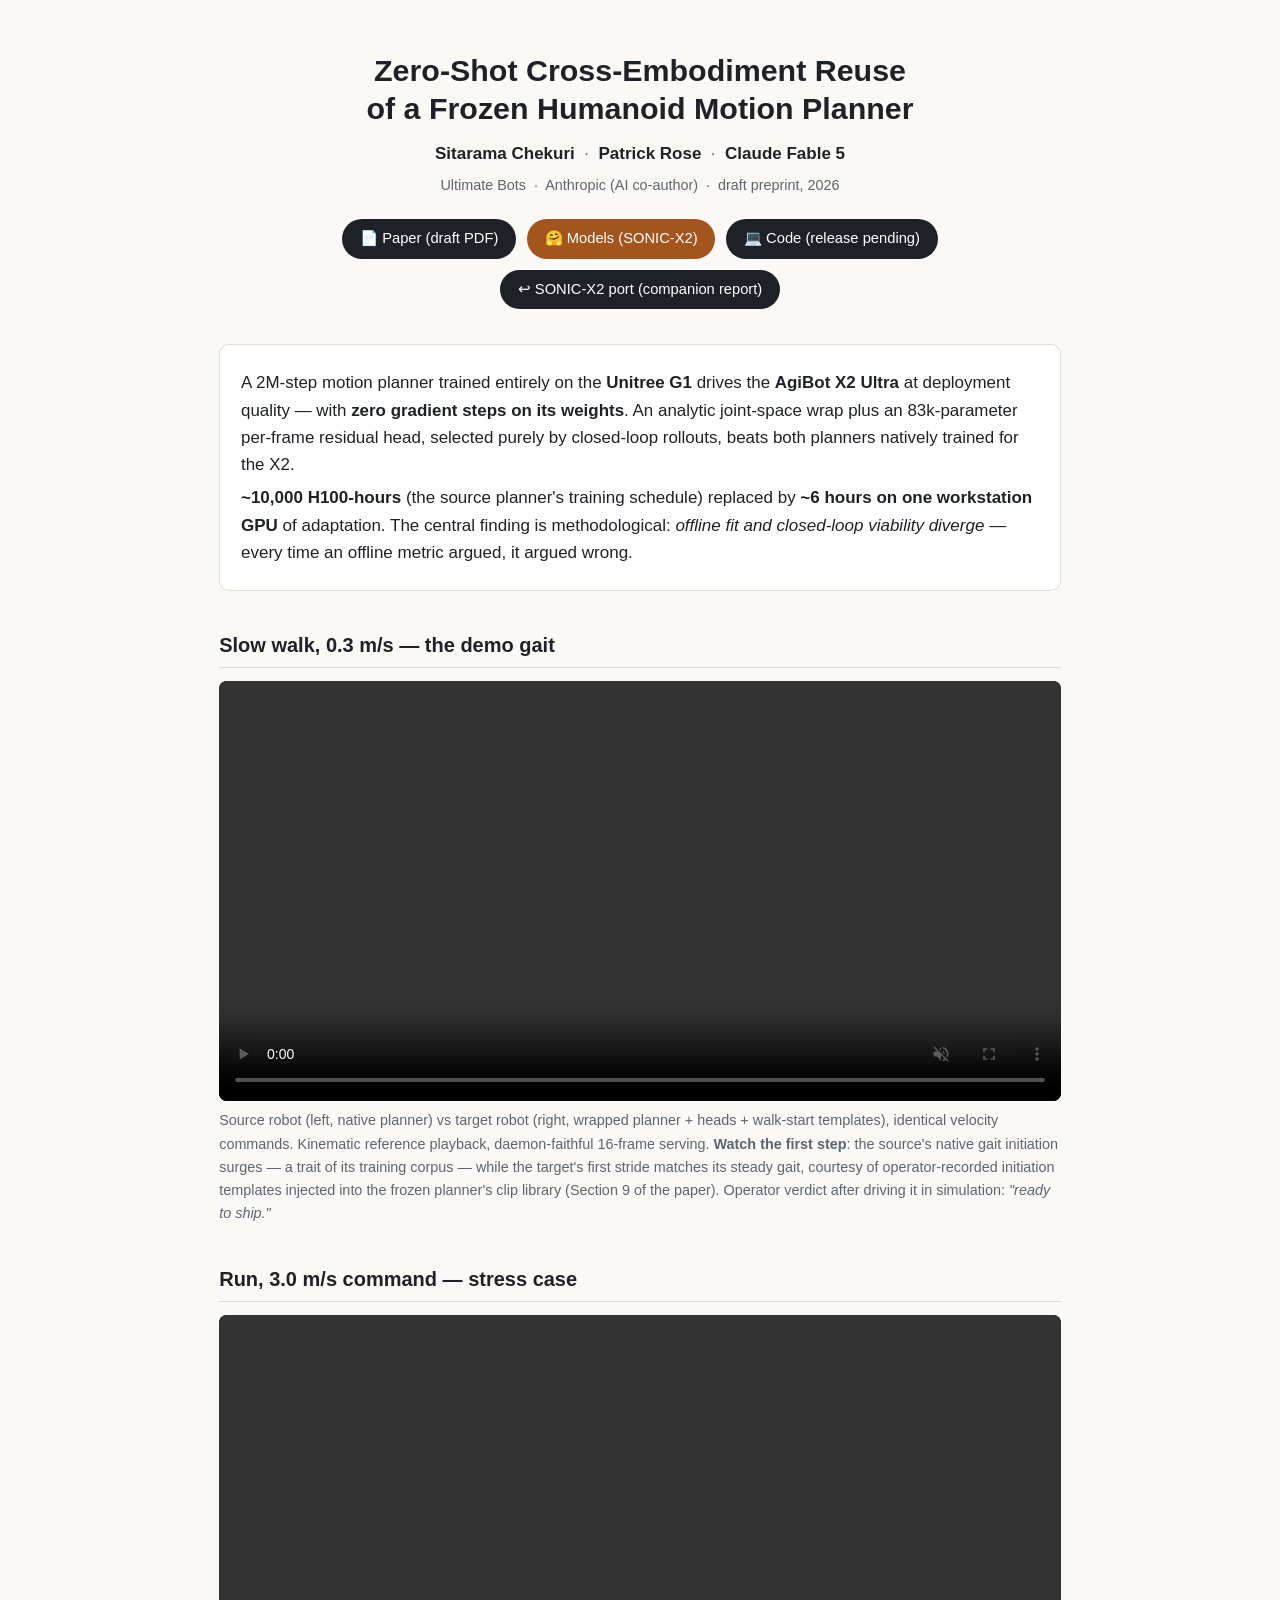
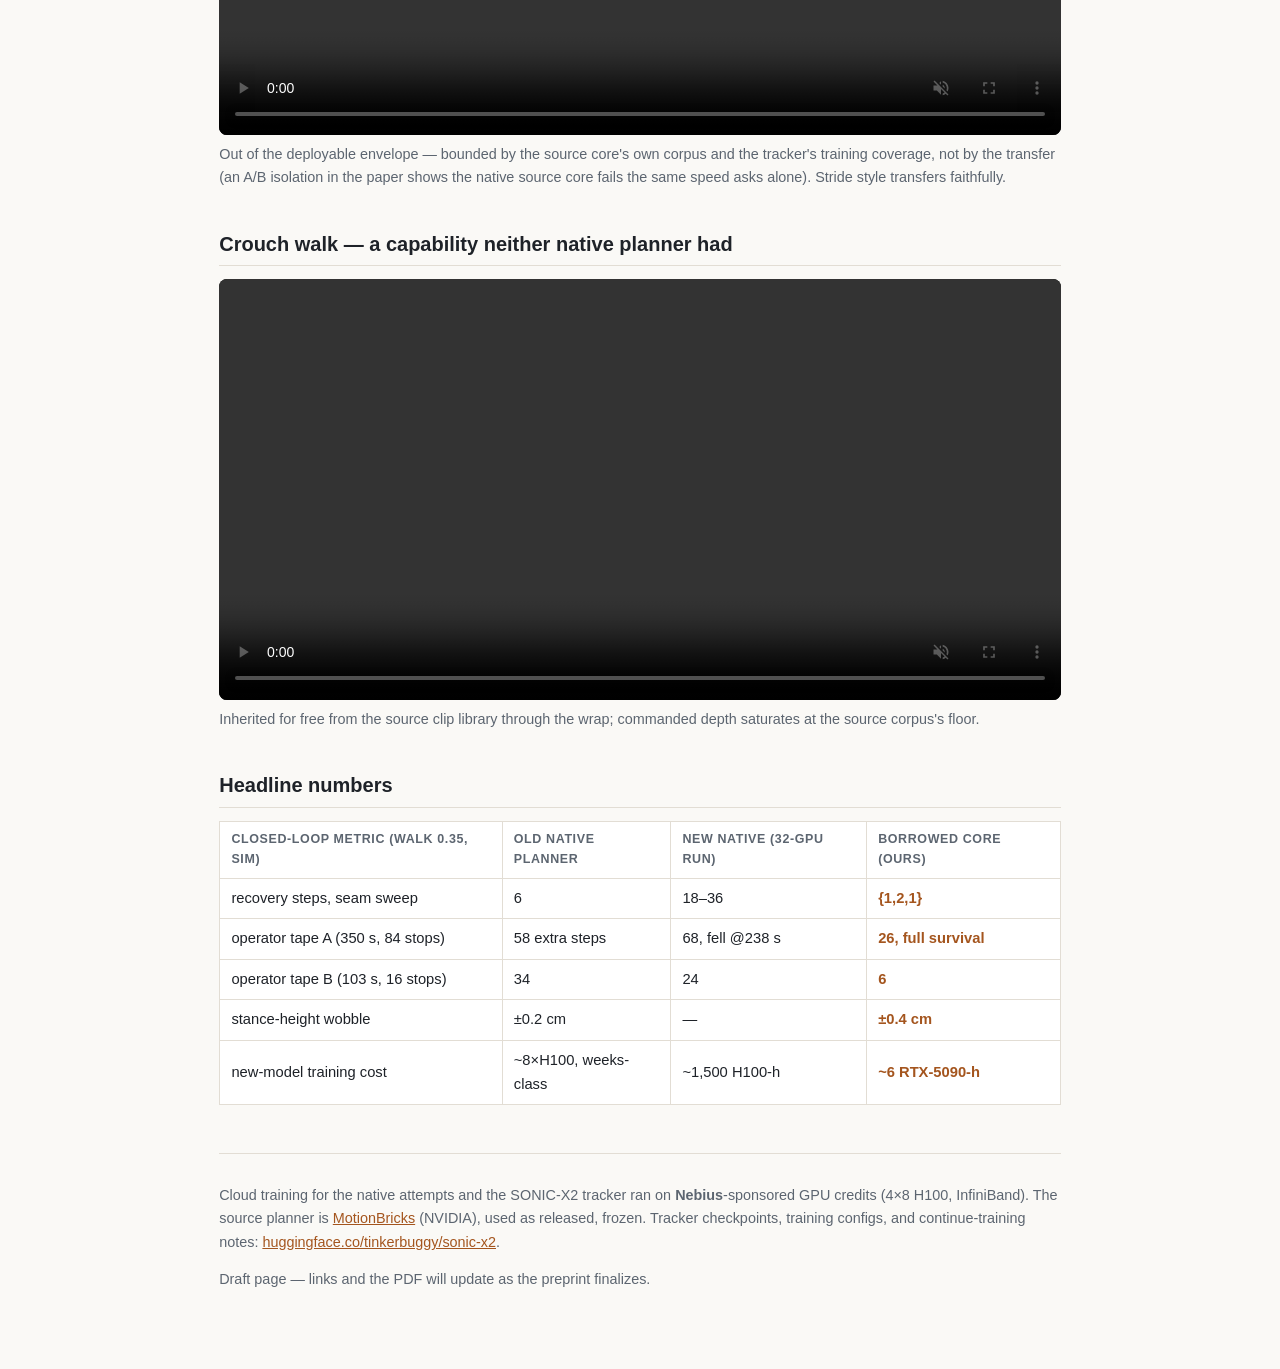
==== kplanner/index.html @ 14f1bca2 "add kplanner follow-up report page + hero banner cross-link Co-Authored-By: Claude Fable 5 <noreply@" ====
<!DOCTYPE html>
<html lang="en">
<head>
<meta charset="utf-8">
<meta name="viewport" content="width=device-width, initial-scale=1">
<title>Zero-Shot Cross-Embodiment Reuse of a Frozen Humanoid Motion Planner</title>
<style>
  :root{--ink:#1e2228;--muted:#5c6570;--accent:#a4551e;--line:#e2ddd4;--bg:#faf9f6;--card:#ffffff}
  *{box-sizing:border-box}
  body{margin:0;background:var(--bg);color:var(--ink);font:17px/1.6 -apple-system,BlinkMacSystemFont,"Segoe UI",Roboto,Helvetica,Arial,sans-serif}
  main{max-width:880px;margin:0 auto;padding:3rem 1.2rem 4rem}
  h1{font-size:1.9rem;line-height:1.25;text-align:center;margin:.2rem 0 .8rem;text-wrap:balance}
  .authors{text-align:center;color:var(--muted);margin-bottom:.4rem}
  .authors b{color:var(--ink);font-weight:600}
  .affil{text-align:center;color:var(--muted);font-size:.9rem;margin-bottom:1.4rem}
  .btns{display:flex;justify-content:center;gap:.7rem;flex-wrap:wrap;margin-bottom:2.2rem}
  .btn{display:inline-block;padding:.5rem 1.1rem;border-radius:999px;background:var(--ink);color:#fff;text-decoration:none;font-size:.92rem}
  .btn.alt{background:var(--accent)}
  .btn:hover{opacity:.85}
  .tagline{background:var(--card);border:1px solid var(--line);border-radius:10px;padding:1.1rem 1.3rem;margin-bottom:2rem}
  .tagline p{margin:.4rem 0}
  .big{font-size:1.06rem}
  h2{font-size:1.25rem;margin:2.4rem 0 .8rem;border-bottom:1px solid var(--line);padding-bottom:.35rem}
  video{width:100%;border-radius:8px;background:#000;display:block}
  .cap{color:var(--muted);font-size:.9rem;margin:.5rem 0 1.6rem}
  table{border-collapse:collapse;width:100%;font-size:.92rem;background:var(--card)}
  th,td{padding:.5rem .7rem;border:1px solid var(--line);text-align:left}
  th{color:var(--muted);font-size:.78rem;text-transform:uppercase;letter-spacing:.05em}
  td.win{color:var(--accent);font-weight:600}
  .foot{margin-top:3rem;color:var(--muted);font-size:.9rem;border-top:1px solid var(--line);padding-top:1rem}
  .foot a{color:var(--accent)}
  @media (prefers-color-scheme: dark){
    :root{--ink:#e8e6e1;--muted:#9aa3ae;--line:#33373e;--bg:#16181c;--card:#1f2228}
    .btn{background:#e8e6e1;color:#16181c}.btn.alt{background:var(--accent);color:#fff}
  }
</style>
</head>
<body>
<main>
  <h1>Zero-Shot Cross-Embodiment Reuse of a Frozen Humanoid Motion Planner</h1>
  <div class="authors"><b>Sitarama Chekuri</b> &nbsp;·&nbsp; <b>Patrick Rose</b> &nbsp;·&nbsp; <b>Claude Fable 5</b></div>
  <div class="affil">Ultimate Bots &nbsp;·&nbsp; Anthropic (AI co-author) &nbsp;·&nbsp; draft preprint, 2026</div>

  <div class="btns">
    <a class="btn" href="static/pdfs/paper.pdf">📄 Paper (draft PDF)</a>
    <a class="btn alt" href="https://huggingface.co/tinkerbuggy/sonic-x2">🤗 Models (SONIC-X2)</a>
    <a class="btn" href="https://github.com/meetsitaram">💻 Code (release pending)</a>
    <a class="btn" href="https://sonic-agibot-x2.github.io/">↩ SONIC-X2 port (companion report)</a>
  </div>

  <div class="tagline">
    <p class="big">A 2M-step motion planner trained entirely on the <b>Unitree G1</b>
    drives the <b>AgiBot X2 Ultra</b> at deployment quality — with <b>zero gradient
    steps on its weights</b>. An analytic joint-space wrap plus an 83k-parameter
    per-frame residual head, selected purely by closed-loop rollouts, beats both
    planners natively trained for the X2.</p>
    <p><b>~10,000 H100-hours</b> (the source planner's training schedule) replaced by
    <b>~6 hours on one workstation GPU</b> of adaptation. The central finding is
    methodological: <i>offline fit and closed-loop viability diverge</i> — every time
    an offline metric argued, it argued wrong.</p>
  </div>

  <h2>Slow walk, 0.3 m/s — the demo gait</h2>
  <video controls muted loop playsinline src="static/videos/walk_0_3_g1_vs_x2.mp4"></video>
  <div class="cap">Source robot (left, native planner) vs target robot (right, wrapped planner + heads
  + walk-start templates), identical velocity commands. Kinematic reference playback, daemon-faithful
  16-frame serving. <b>Watch the first step</b>: the source's native gait initiation surges — a trait of
  its training corpus — while the target's first stride matches its steady gait, courtesy of
  operator-recorded initiation templates injected into the frozen planner's clip library (Section 9 of
  the paper). Operator verdict after driving it in simulation: <i>"ready to ship."</i></div>

  <h2>Run, 3.0 m/s command — stress case</h2>
  <video controls muted loop playsinline src="static/videos/run_3_0_g1_vs_x2.mp4"></video>
  <div class="cap">Out of the deployable envelope — bounded by the source core's own corpus and the
  tracker's training coverage, not by the transfer (an A/B isolation in the paper shows the native
  source core fails the same speed asks alone). Stride style transfers faithfully.</div>

  <h2>Crouch walk — a capability neither native planner had</h2>
  <video controls muted loop playsinline src="static/videos/crouch_0_3_g1_vs_x2.mp4"></video>
  <div class="cap">Inherited for free from the source clip library through the wrap; commanded depth
  saturates at the source corpus's floor.</div>

  <h2>Headline numbers</h2>
  <table>
    <tr><th>closed-loop metric (walk 0.35, sim)</th><th>old native planner</th><th>new native (32-GPU run)</th><th>borrowed core (ours)</th></tr>
    <tr><td>recovery steps, seam sweep</td><td>6</td><td>18–36</td><td class="win">{1,2,1}</td></tr>
    <tr><td>operator tape A (350 s, 84 stops)</td><td>58 extra steps</td><td>68, fell @238 s</td><td class="win">26, full survival</td></tr>
    <tr><td>operator tape B (103 s, 16 stops)</td><td>34</td><td>24</td><td class="win">6</td></tr>
    <tr><td>stance-height wobble</td><td>±0.2 cm</td><td>—</td><td class="win">±0.4 cm</td></tr>
    <tr><td>new-model training cost</td><td>~8×H100, weeks-class</td><td>~1,500 H100-h</td><td class="win">~6 RTX-5090-h</td></tr>
  </table>

  <div class="foot">
    <p>Cloud training for the native attempts and the SONIC-X2 tracker ran on
    <b>Nebius</b>-sponsored GPU credits (4×8 H100, InfiniBand). The source planner is
    <a href="https://dl.acm.org/doi/10.1145/3811334">MotionBricks</a> (NVIDIA), used as
    released, frozen. Tracker checkpoints, training configs, and continue-training notes:
    <a href="https://huggingface.co/tinkerbuggy/sonic-x2">huggingface.co/tinkerbuggy/sonic-x2</a>.</p>
    <p>Draft page — links and the PDF will update as the preprint finalizes.</p>
  </div>
</main>
</body>
</html>
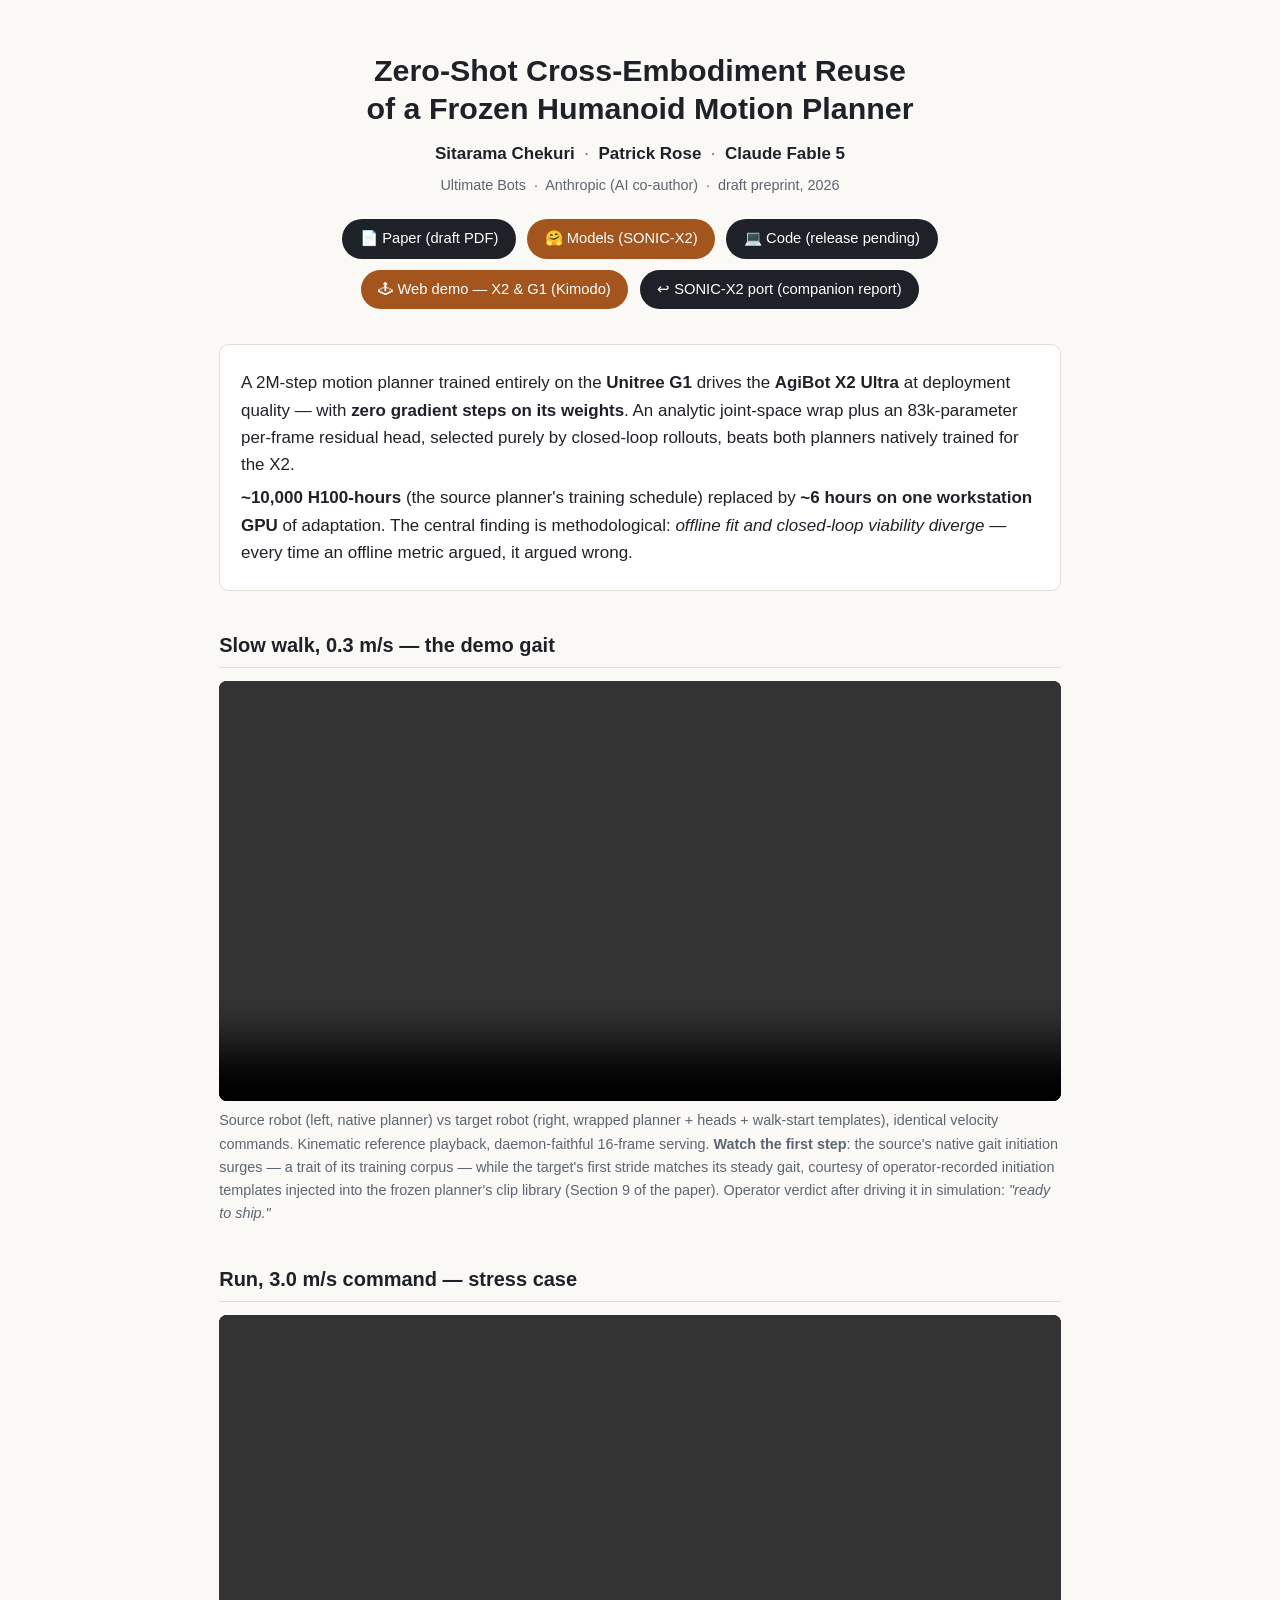
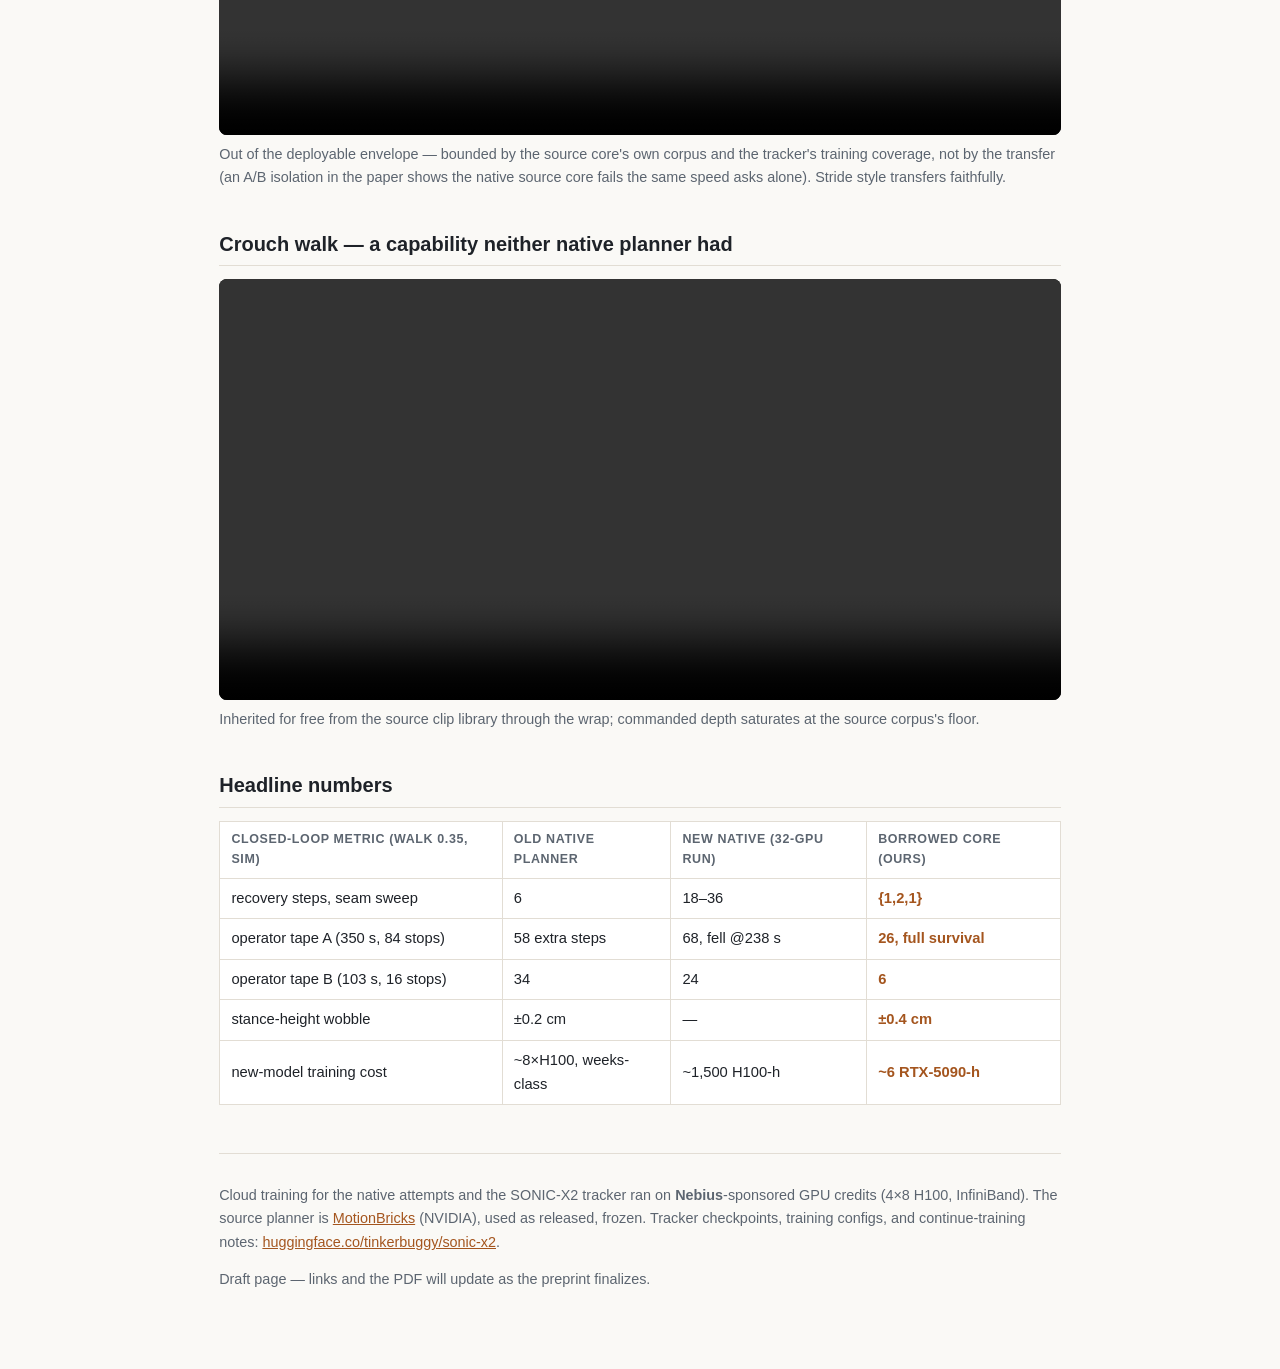
==== commit 509ca37a: "kplanner page: add sonic-web-demo-x2 link Co-Authored-By: Claude Fable 5 <noreply@anthropic.com>" ====
--- a/kplanner/index.html
+++ b/kplanner/index.html
@@ -45,6 +45,7 @@
     <a class="btn" href="static/pdfs/paper.pdf">📄 Paper (draft PDF)</a>
     <a class="btn alt" href="https://huggingface.co/tinkerbuggy/sonic-x2">🤗 Models (SONIC-X2)</a>
     <a class="btn" href="https://github.com/meetsitaram">💻 Code (release pending)</a>
+    <a class="btn alt" href="https://github.com/meetsitaram/sonic-web-demo-x2">🕹 Web demo — X2 &amp; G1 (Kimodo)</a>
     <a class="btn" href="https://sonic-agibot-x2.github.io/">↩ SONIC-X2 port (companion report)</a>
   </div>
 
